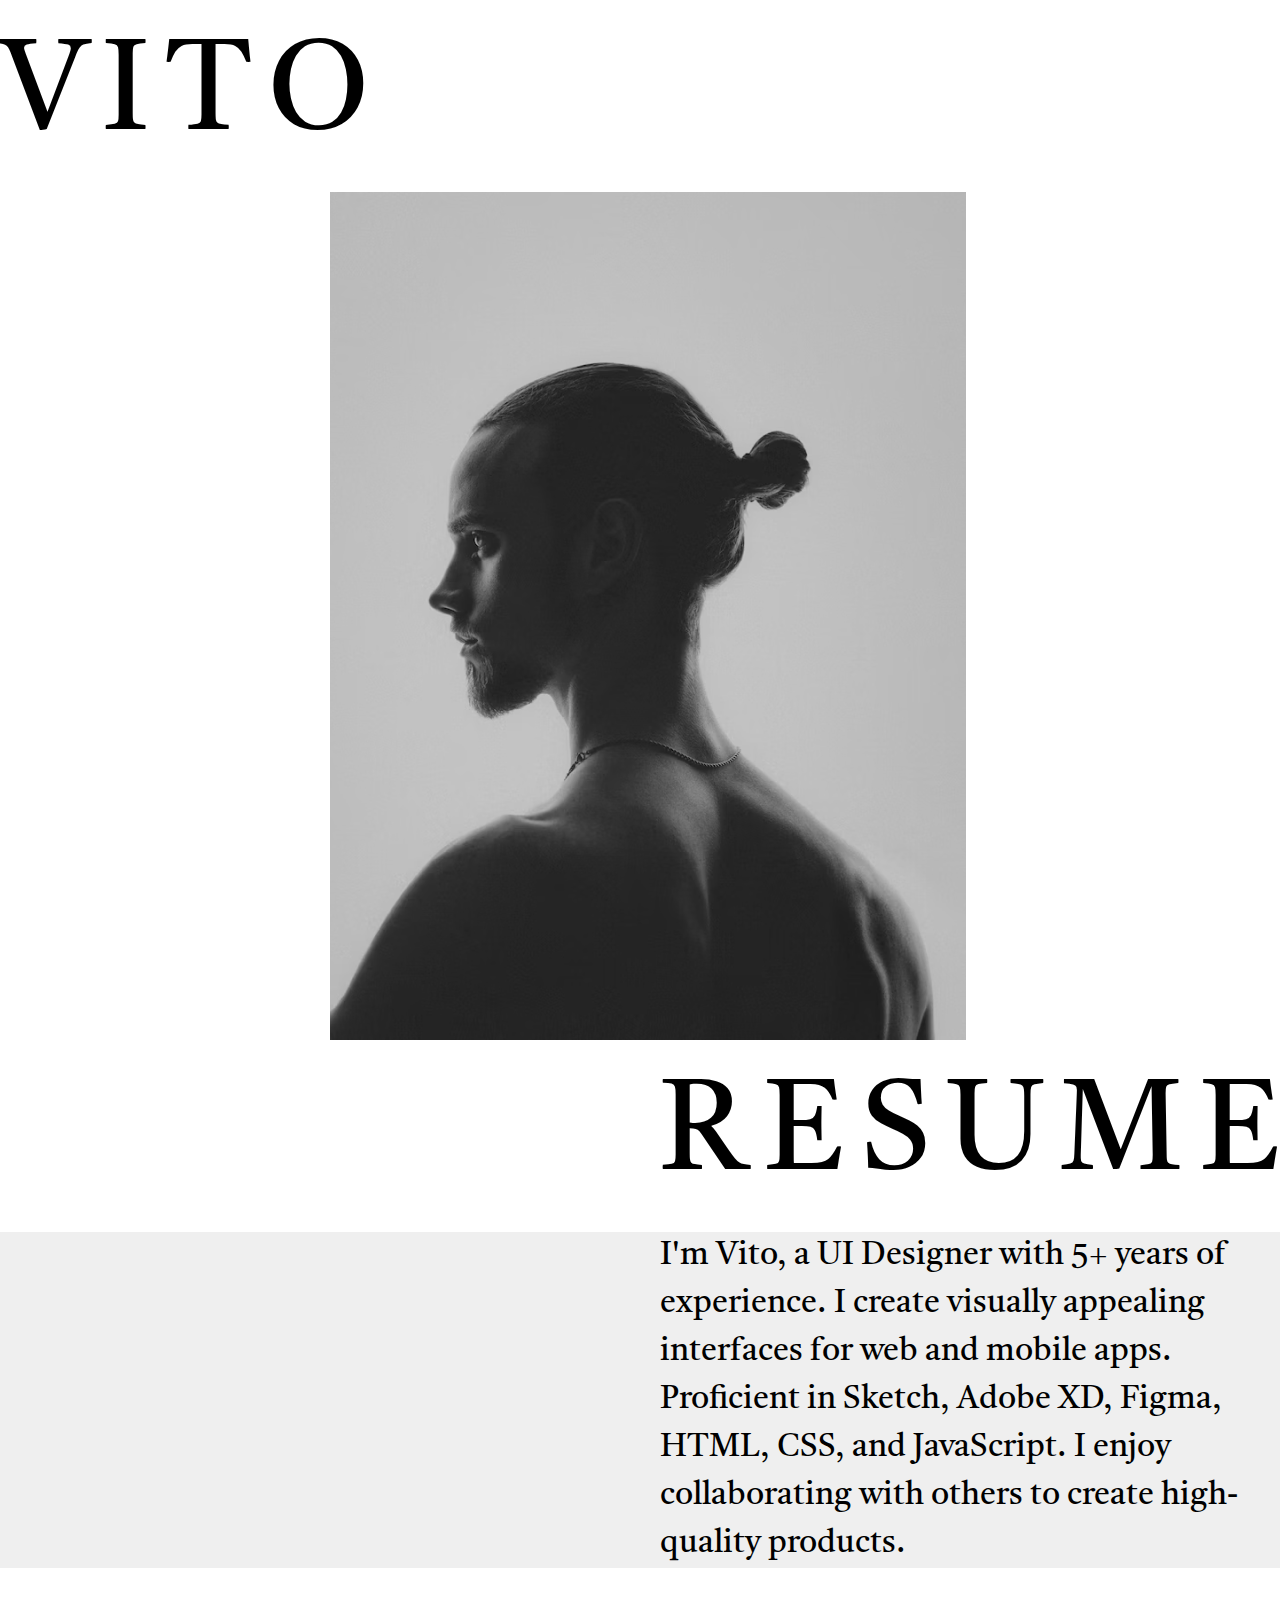
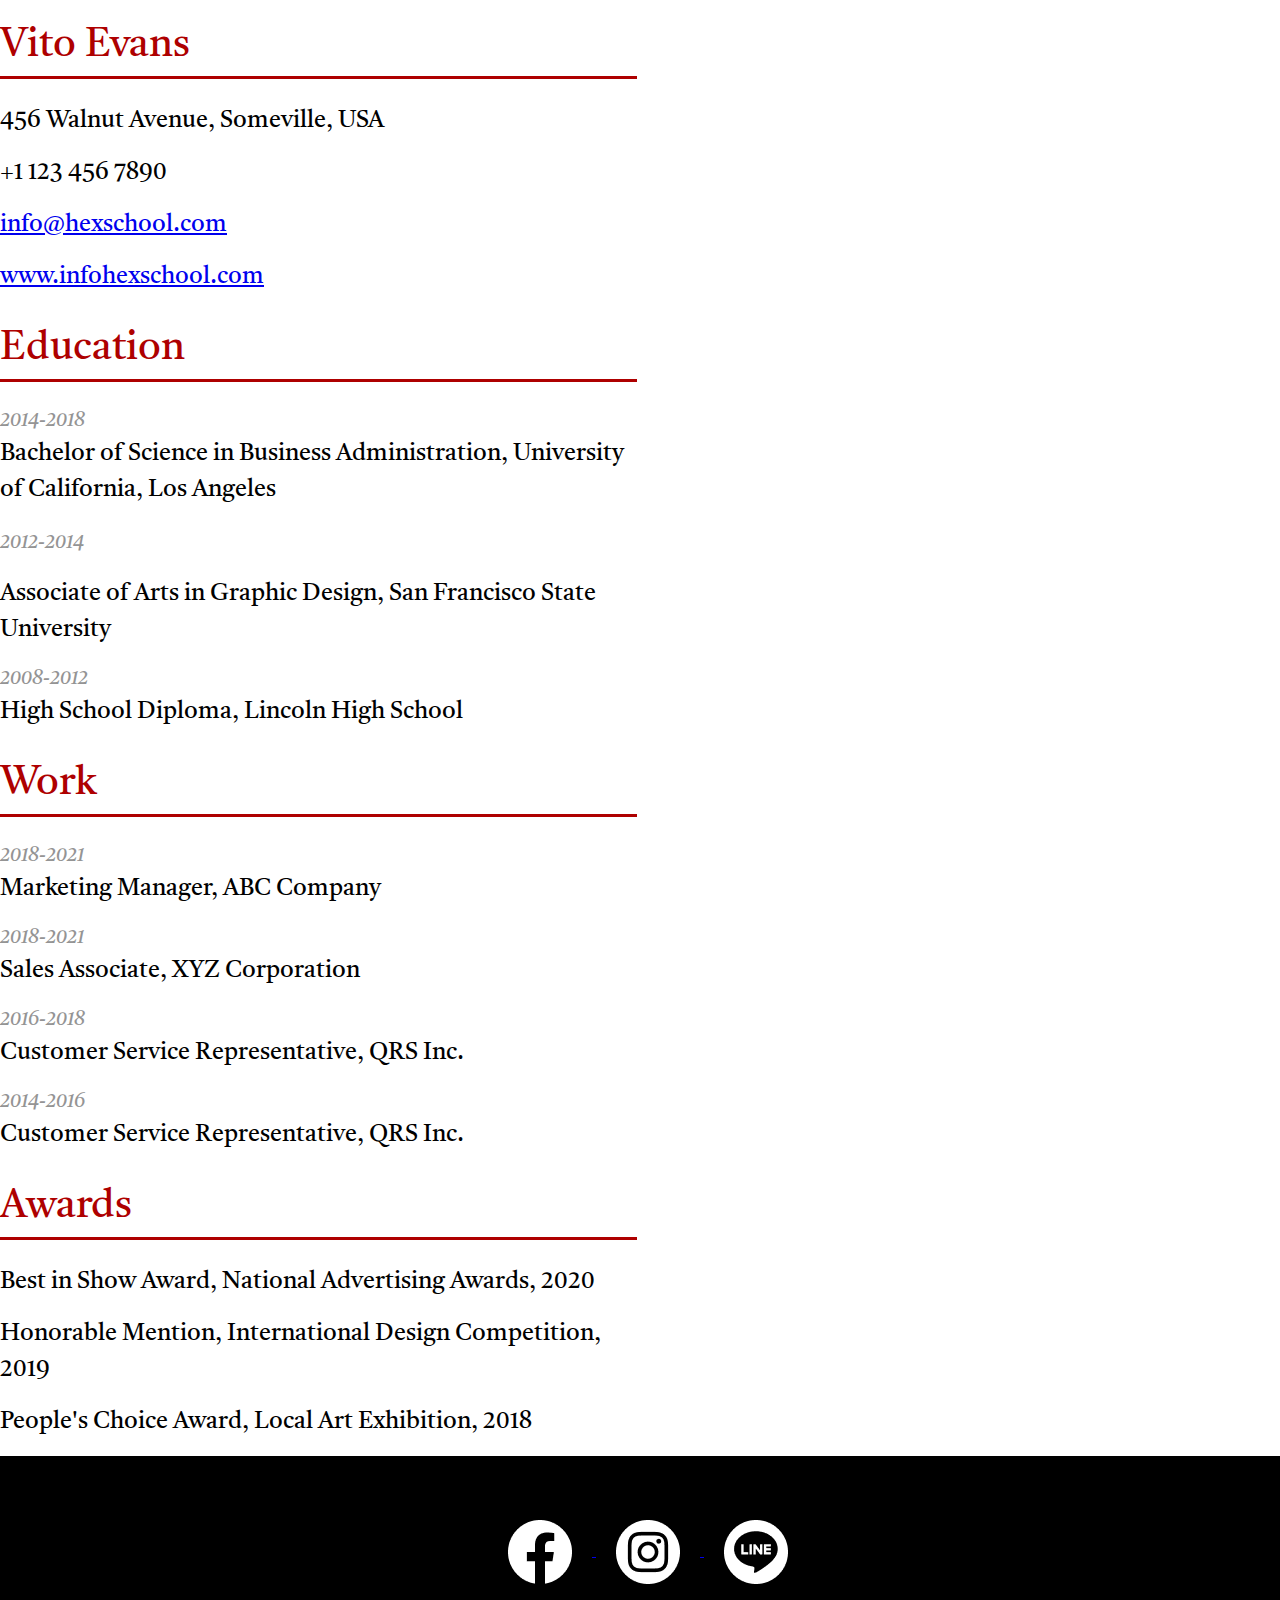
==== index.html @ 88be2a05 "first commit" ====
<!DOCTYPE html>
<html lang="en">
<head>
    <meta charset="UTF-8">
    <meta name="viewport" content="width=device-width, initial-scale=1.0">
    <link rel="stylesheet" href="style.css">
    <!-- <link href="https://cdn.jsdelivr.net/npm/bootstrap@5.1.1/dist/css/bootstrap.min.css" rel="stylesheet" integrity="sha384-F3w7mX95PdgyTmZZMECAngseQB83DfGTowi0iMjiWaeVhAn4FJkqJByhZMI3AhiU" crossorigin="anonymous"> -->
    <link rel="preconnect" href="https://fonts.googleapis.com">
    <link rel="preconnect" href="https://fonts.gstatic.com" crossorigin>
    <link href="https://fonts.googleapis.com/css2?family=Castoro&display=swap" rel="stylesheet">
    <title>個人履歷</title>
</head>
<body>
    <header class="container">
                <h1 class="font-title">VITO</h1>
                <img class="header-img" src="./imgs/vito.png" alt="header-img">
 
                <h2 class="font-title text-align-right">RESUME</h2>

    </header>
        <section class="abstract-text mb-5">
            <div class="container flex-content">

                <p class="end-p">
                    I'm Vito, a UI Designer with 5+ years of experience. I create visually appealing interfaces for web and mobile apps. Proficient in Sketch, Adobe XD, Figma, HTML, CSS, and JavaScript. I enjoy collaborating with others to create high-quality products.
                </p>


            </div>
            
        </section>

    <section class="container">
        <ul>
            <li>
                <h3 class="skill-title">Vito Evans</h3>
                <p class="skill-content">456 Walnut Avenue, Someville, USA</p>
                <p class="skill-content">+1 123 456 7890</p>
                <p class="skill-content"><a href="#">info@hexschool.com</a></p>
                <p class="skill-content"><a href="#">www.infohexschool.com</a></p>
            </li>
            <li>
                <h3 class="skill-title">Education</h3>
                <span><i>2014-2018</i></span>
                <p class="skill-content">Bachelor of Science in Business Administration, University of California, Los Angeles</p>
                <p class="skill-content"><span><i>2012-2014</i></span></p>
                <p class="skill-content">Associate of Arts in Graphic Design, San Francisco State University</p>
                <span><i>2008-2012</i></span>
                <p class="skill-content">High School Diploma, Lincoln High School</p>
            </li>
            <li>
                <h3 class="skill-title">Work</h3>
                <span><i>2018-2021</i></span>
                <p class="skill-content">Marketing Manager, ABC Company</p>
                <span><i>2018-2021</i></span>
                <p class="skill-content">Sales Associate, XYZ Corporation</p>
                <span><i>2016-2018</i></span>
                <p class="skill-content">Customer Service Representative, QRS Inc.</p>
                <span><i>2014-2016</i></span>
                <p class="skill-content">Customer Service Representative, QRS Inc.</p>
            </li>
            <li>
                <h3 class="skill-title">Awards</h3>
                <p class="skill-content">Best in Show Award, National Advertising Awards, 2020</p>
                <p class="skill-content">Honorable Mention, International Design Competition, 2019</p>
                <p class="skill-content">People's Choice Award, Local Art Exhibition, 2018</p>
            </li>
        </ul>
    </section>

    <footer>
        <div class="container">
            <div class="social-media">
                <a href="https://www.facebook.com" target="_blank">
                  <img src="./imgs/fb.png" alt="FB">
                </a>
                <a href="https://www.instagram.com/" target="_blank">
                  <img src="./imgs/instagram.png" alt="IG">
                </a>
                <a href="https://line.me/ti/g/" target="_blank">
                  <img src="./imgs/line.png" alt="LINE">
                </a>
            </div>
        </div>
        
    </footer>

    <!-- <script src="https://cdn.jsdelivr.net/npm/bootstrap@5.1.1/dist/js/bootstrap.bundle.min.js" integrity="sha384-/bQdsTh/da6pkI1MST/rWKFNjaCP5gBSY4sEBT38Q/9RBh9AH40zEOg7Hlq2THRZ" crossorigin="anonymous"></script> -->
</body>
</html>
---- style.css ----
/* http://meyerweb.com/eric/tools/css/reset/ 
   v2.0 | 20110126
   License: none (public domain)
*/

html, body, div, span, applet, object, iframe,
h1, h2, h3, h4, h5, h6, p, blockquote, pre,
a, abbr, acronym, address, big, cite, code,
del, dfn, em, img, ins, kbd, q, s, samp,
small, strike, strong, sub, sup, tt, var,
b, u, i, center,
dl, dt, dd, ol, ul, li,
fieldset, form, label, legend,
table, caption, tbody, tfoot, thead, tr, th, td,
article, aside, canvas, details, embed, 
figure, figcaption, footer, header, hgroup, 
menu, nav, output, ruby, section, summary,
time, mark, audio, video {
	margin: 0;
	padding: 0;
	border: 0;
	font-size: 100%;
	font: inherit;
	vertical-align: baseline;
}
/* HTML5 display-role reset for older browsers */
article, aside, details, figcaption, figure, 
footer, header, hgroup, menu, nav, section {
	display: block;
}
body {
	line-height: 1;
}
ol, ul {
	list-style: none;
}
blockquote, q {
	quotes: none;
}
blockquote:before, blockquote:after,
q:before, q:after {
	content: '';
	content: none;
}
table {
	border-collapse: collapse;
	border-spacing: 0;
}
*,*:before,*:after{
    box-sizing: border-box;
  }
  * {
    margin: 0;
    padding: 0;
    box-sizing: border-box;
  }
body {
    font-family: "Castoro", serif;
  }
  .container {
    width: 1296px;
    margin:0 auto;
  }
  .font-title {
    font-size: 128px;
    line-height: 1.5;
    letter-spacing: 0.12em;
  }
  .header-img {
    max-width: 100%;
    display: block;
    margin:0 auto;
  }
  .flex-content{
    display: flex;
  }
  .end-p{
    padding-left: 660px;
    justify-content: center;
    align-items: flex-end;
  }
  .abstract-text {
    background-color: #EFEFEF;
    font-size: 32px;
    line-height: 48px;
  }
  .skill-title{
    font-size: 40px;
    line-height: 60px;
    color: #AE0000;
    border-bottom: 3px solid #AE0000;
    width: calc(50% - 11px); /*扣掉一半的gutter，width:1296，gutter:24px*/
    margin: 1.5rem 0;
  }
  .skill-content{
    font-size: 24px;
    line-height: 36px;
    width: calc(50% - 11px);
    margin-bottom: 1rem;
  }
  .mb-5{
    margin-bottom: 3rem;
  }
  .social-media img {
    width: 64px;
    margin: 0 20px;
    vertical-align: middle;
  }
  .text-align-right {
    text-align: right;
  }
  footer {
    background-color: #000000;
    padding: 64px 0;
    text-align: center;
  }
  span{
    color: #949494;
    font-style: italic;
    font-size: 20px;
    line-height: 30px;
  }
  ul{
    list-style: none;
  }
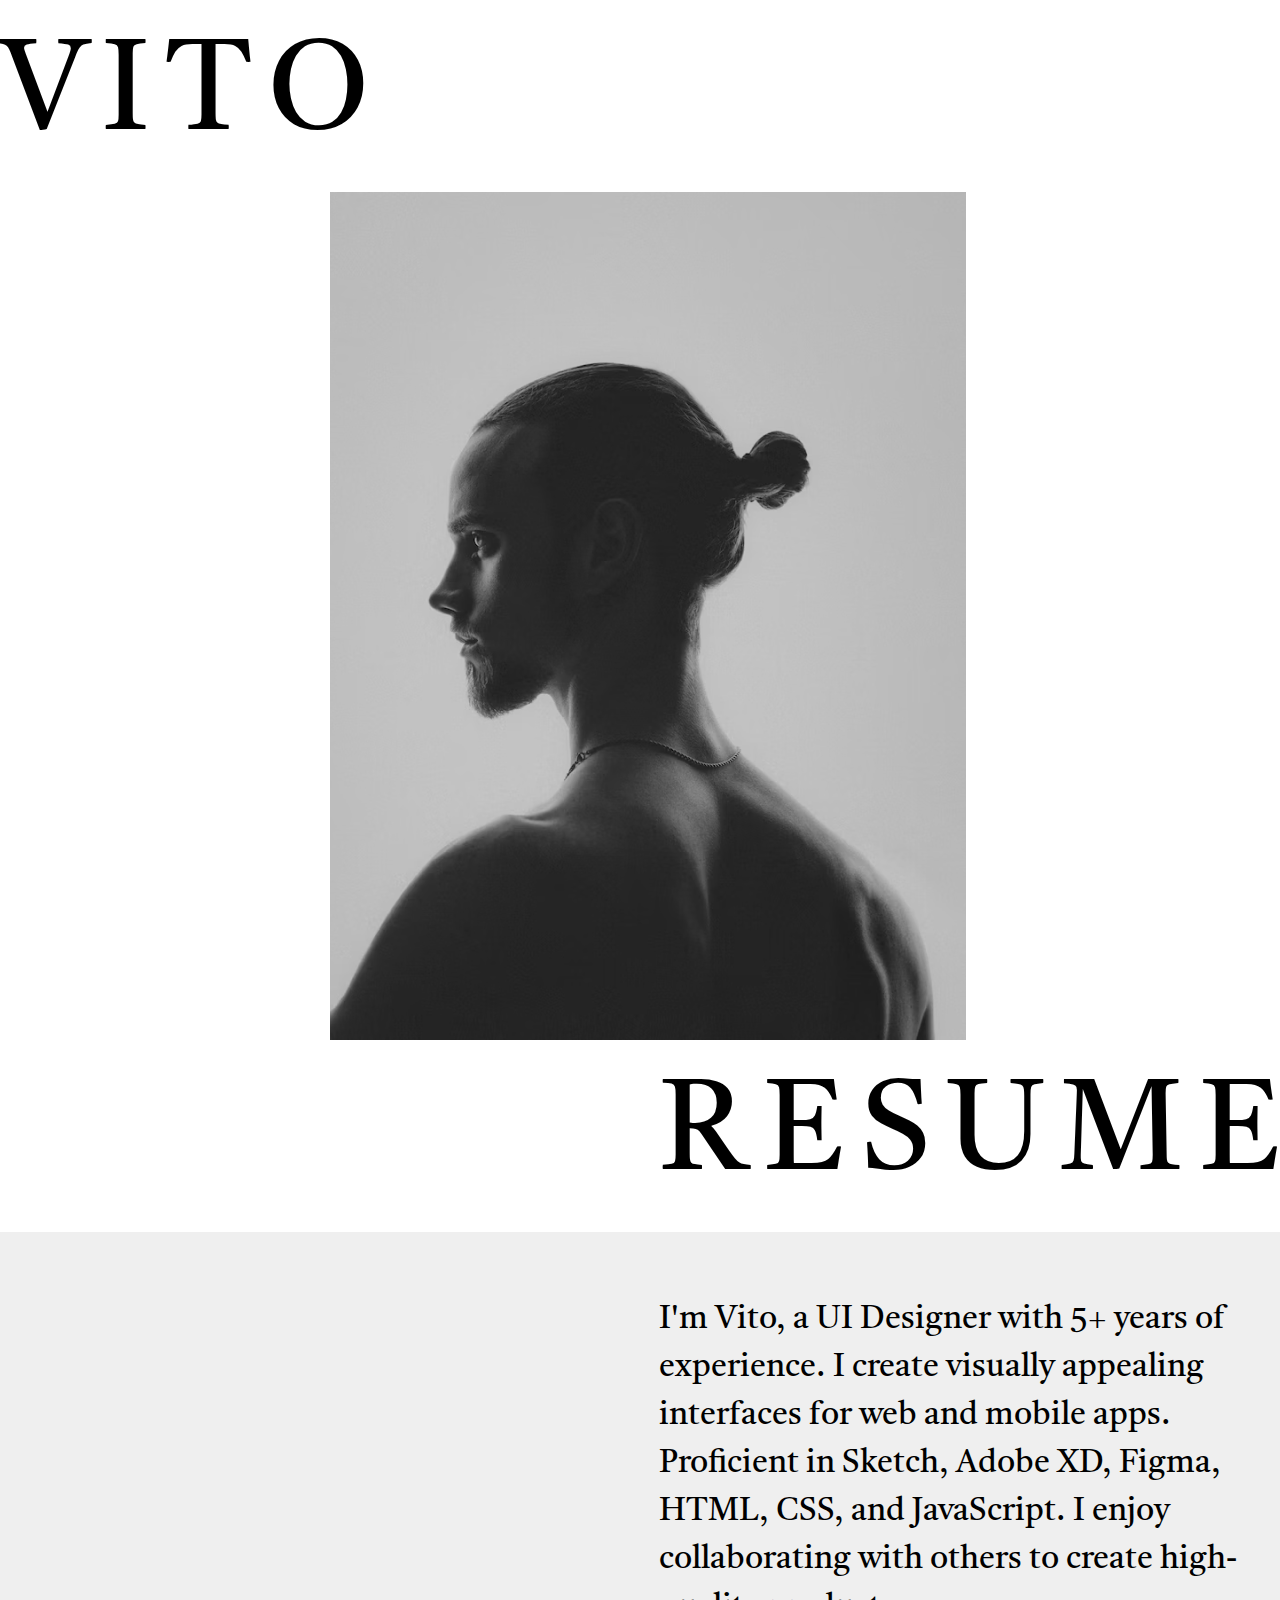
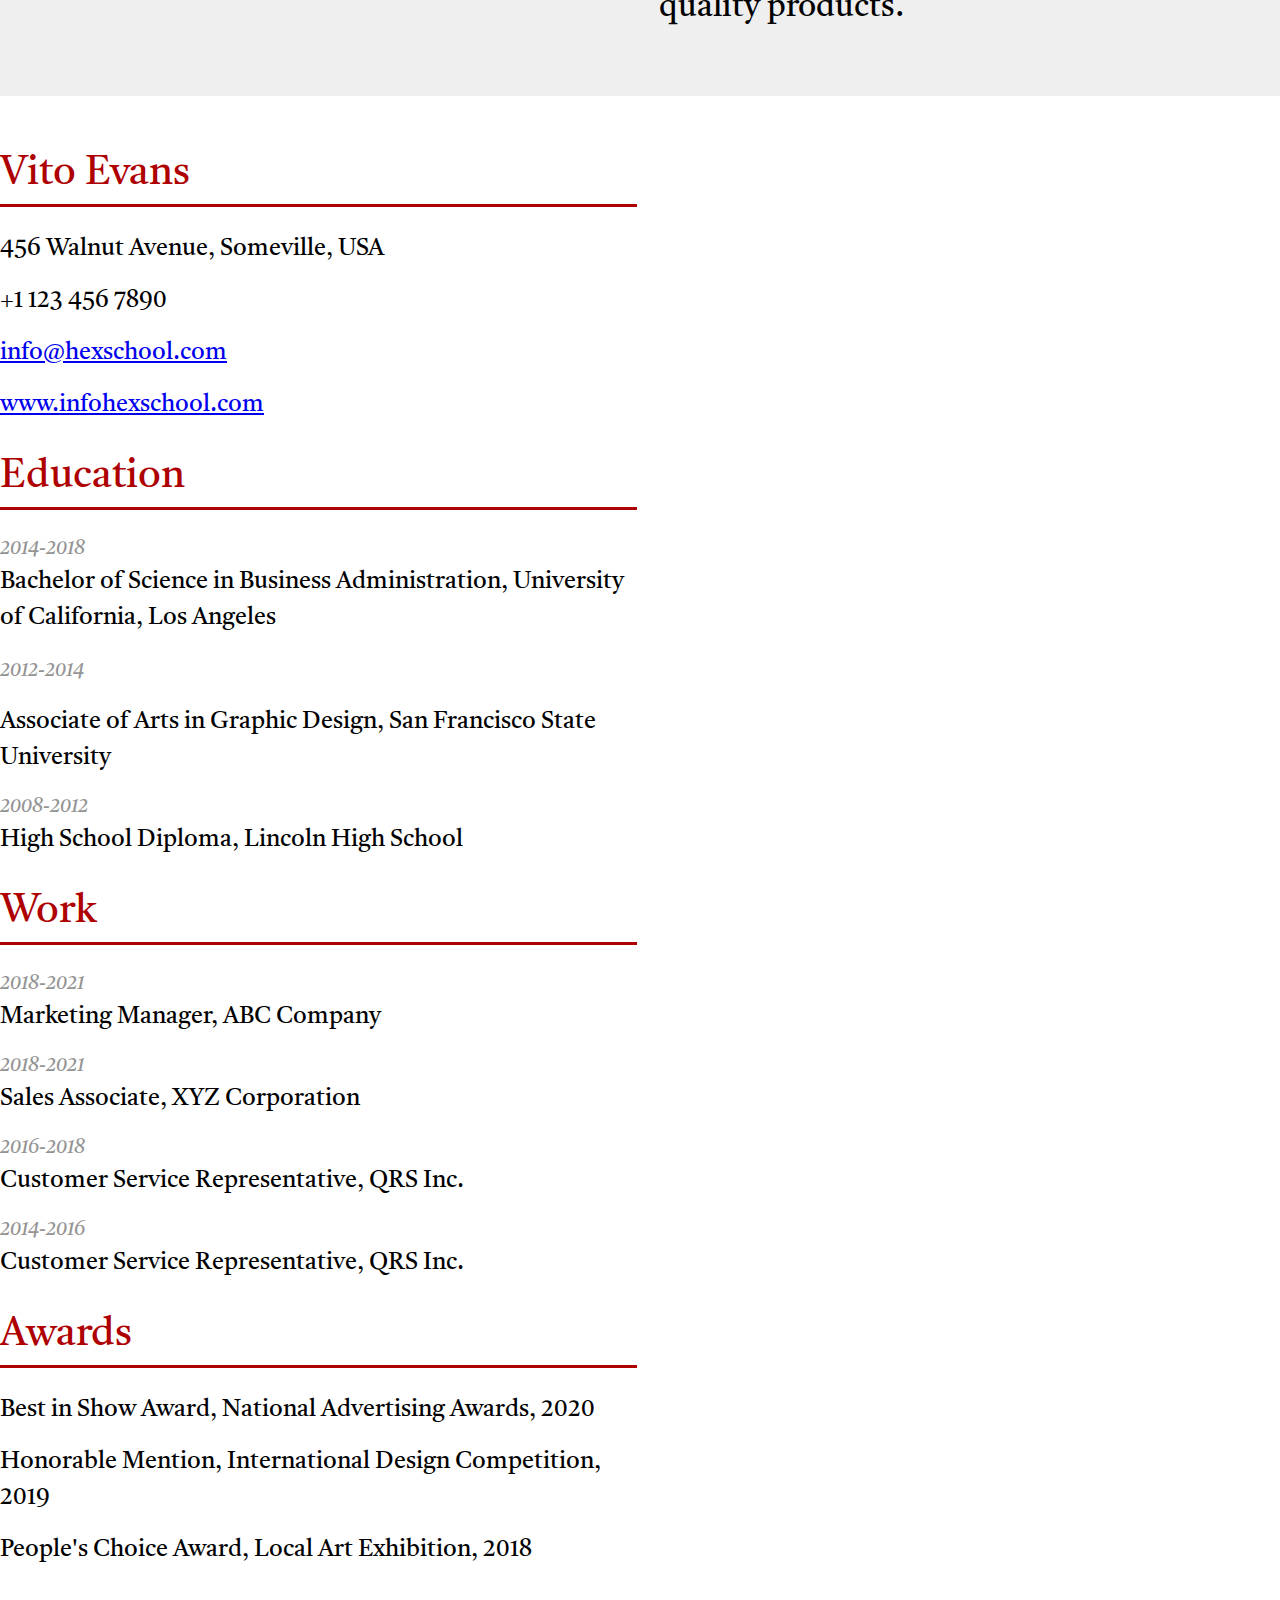
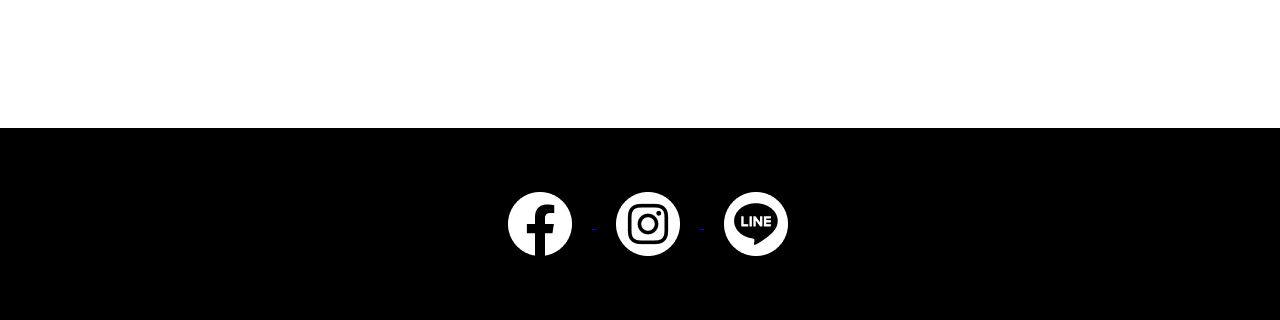
==== commit 787fe313: "[update] 調整間隙" ====
--- a/index.html
+++ b/index.html
@@ -21,16 +21,16 @@
         <section class="abstract-text mb-5">
             <div class="container flex-content">
 
-                <p class="end-p">
-                    I'm Vito, a UI Designer with 5+ years of experience. I create visually appealing interfaces for web and mobile apps. Proficient in Sketch, Adobe XD, Figma, HTML, CSS, and JavaScript. I enjoy collaborating with others to create high-quality products.
-                </p>
-
-
+                    <p class="end-p w-50">
+                        I'm Vito, a UI Designer with 5+ years of experience. I create visually appealing interfaces for web and mobile apps. Proficient in Sketch, Adobe XD, Figma, HTML, CSS, and JavaScript. I enjoy collaborating with others to create high-quality products.
+                    </p>
+                
+                
             </div>
             
         </section>
 
-    <section class="container">
+    <section class="container mb-10">
         <ul>
             <li>
                 <h3 class="skill-title">Vito Evans</h3>
--- a/style.css
+++ b/style.css
@@ -74,10 +74,13 @@
   .flex-content{
     display: flex;
   }
+  .w-50{
+    width: 50%;
+  }
   .end-p{
-    padding-left: 660px;
-    justify-content: center;
-    align-items: flex-end;
+    position: relative;
+    left: calc(50% + 11px);
+    padding: 4rem 2rem 4rem 0;
   }
   .abstract-text {
     background-color: #EFEFEF;
@@ -109,6 +112,9 @@
   .text-align-right {
     text-align: right;
   }
+  .mb-10{
+    margin-bottom: 10rem;
+  }
   footer {
     background-color: #000000;
     padding: 64px 0;
